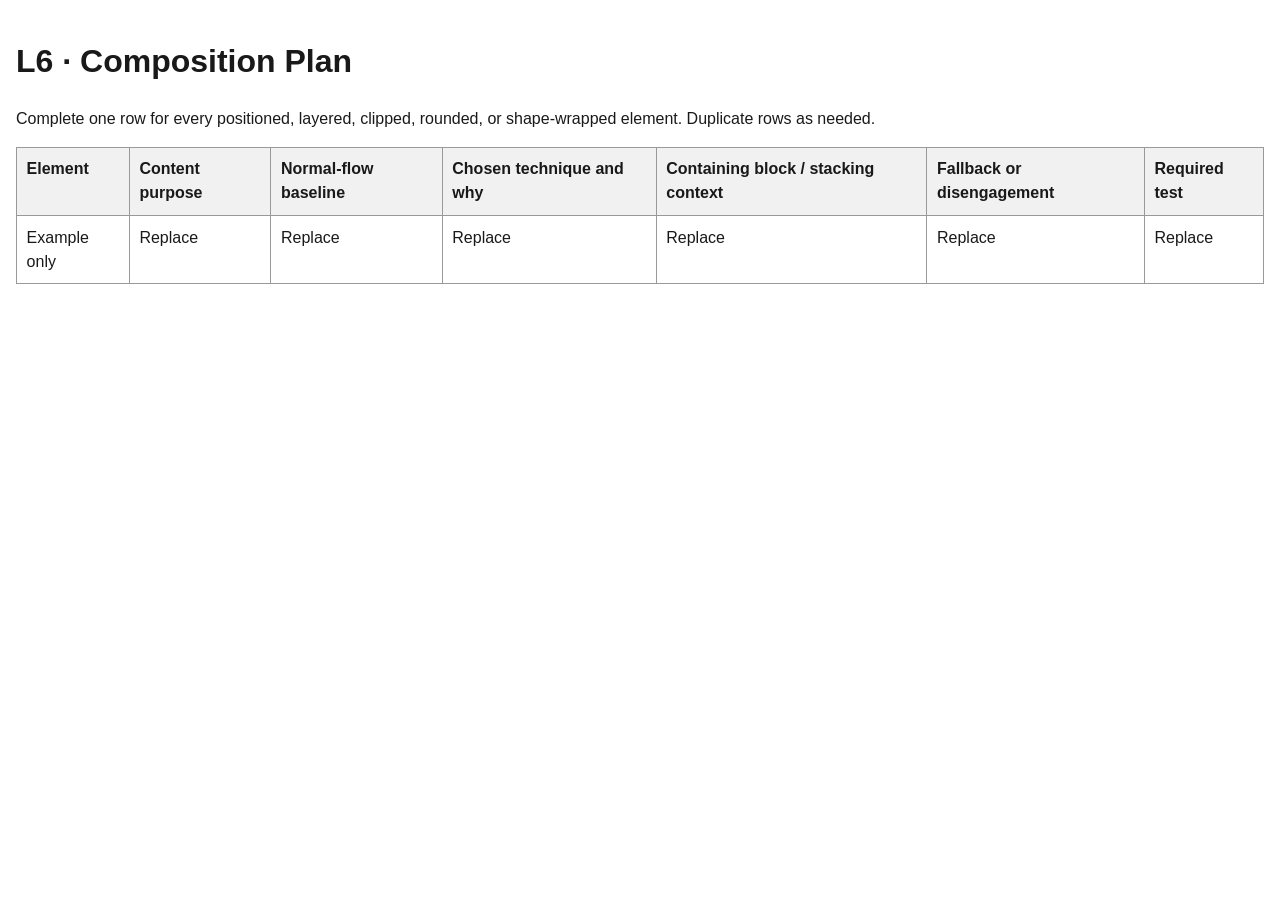
==== composition-plan.html @ e520228f "Initial commit" ====
<!doctype html>
<html lang="en">
    <head>
        <meta charset="utf-8">
        <meta name="viewport" content="width=device-width,initial-scale=1">
        <title>Composition Plan</title>
        <style>
            body{
                font-family:Arial,sans-serif;
                line-height:1.5;
                max-width:90rem;
                margin:auto;
                padding:1rem;
                color:#191919;
                }
            table{
                width:100%;
                border-collapse:collapse;
                }
            th,td{
                padding:.6rem;
                border:1px solid #999;
                text-align:left;
                vertical-align:top;
                }
            th{
                background:#f1f1f1;
                }
        </style>
        </head>
        <body>
            <h1>L6 · Composition Plan</h1>
            <p>Complete one row for every positioned, layered, clipped, rounded, or shape-wrapped element. Duplicate rows as needed.</p>
            <table>
                <thead>
                    <tr>
                        <th>Element</th>
                        <th>Content purpose</th>
                        <th>Normal-flow baseline</th>
                        <th>Chosen technique and why</th>
                        <th>Containing block / stacking context</th>
                        <th>Fallback or disengagement</th>
                        <th>Required test</th>
                    </tr>
                </thead>
                <tbody>
                    <tr>
                        <td>Example only</td>
                        <td>Replace</td>
                        <td>Replace</td>
                        <td>Replace</td>
                        <td>Replace</td>
                        <td>Replace</td>
                        <td>Replace</td>
                    </tr>
                </tbody>
            </table>
        </body>
        </html>
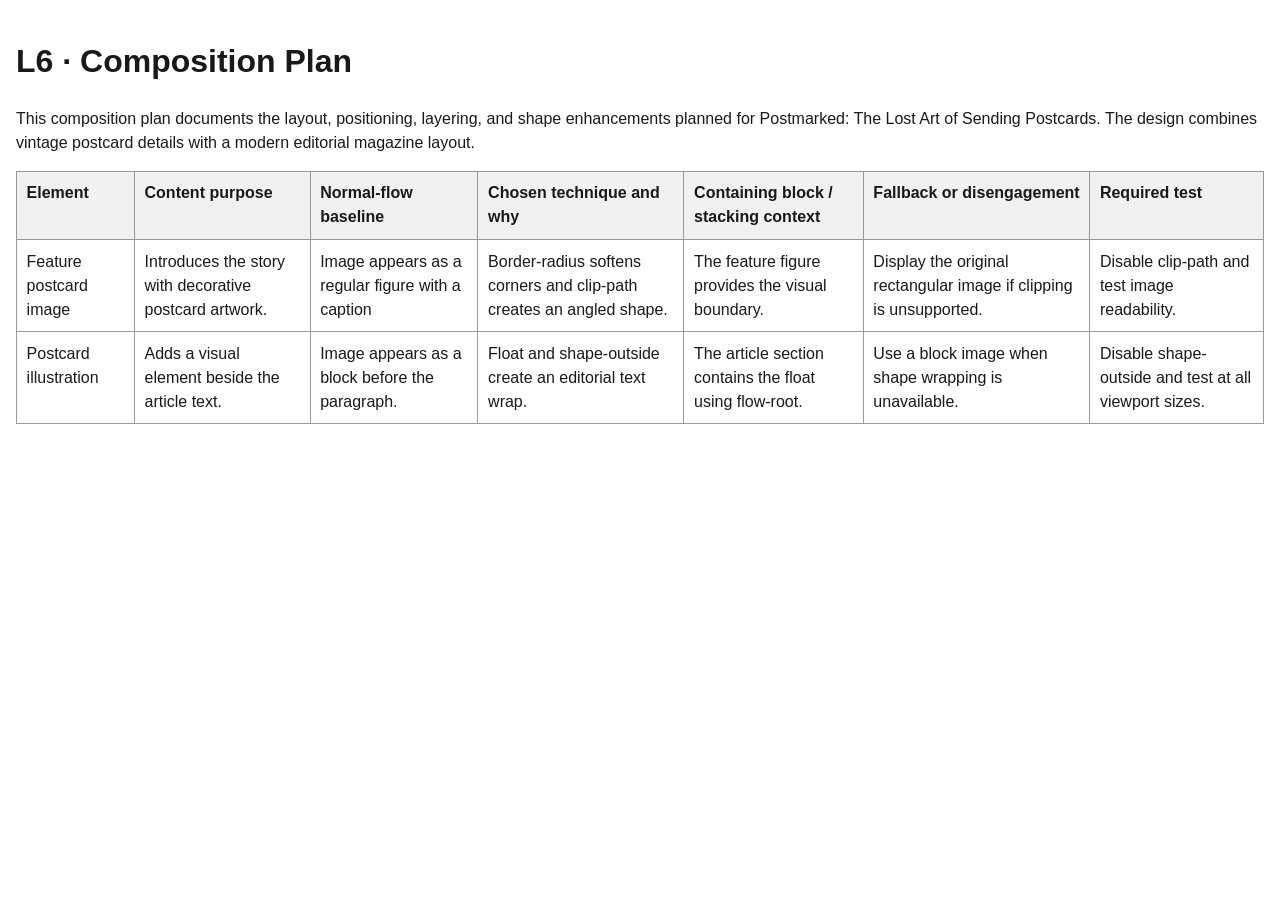
==== commit 689a1e37: "Add Postmarked composition plan" ====
--- a/composition-plan.html
+++ b/composition-plan.html
@@ -30,7 +30,12 @@
         </head>
         <body>
             <h1>L6 · Composition Plan</h1>
-            <p>Complete one row for every positioned, layered, clipped, rounded, or shape-wrapped element. Duplicate rows as needed.</p>
+            <p>
+                This composition plan documents the layout, positioning, layering, and shape enhancements
+                planned for Postmarked: The Lost Art of Sending Postcards.
+                The design combines vintage postcard details with a modern editorial 
+                magazine layout.
+            </p>
             <table>
                 <thead>
                     <tr>
@@ -45,13 +50,23 @@
                 </thead>
                 <tbody>
                     <tr>
-                        <td>Example only</td>
-                        <td>Replace</td>
-                        <td>Replace</td>
-                        <td>Replace</td>
-                        <td>Replace</td>
-                        <td>Replace</td>
-                        <td>Replace</td>
+                        <td>Feature postcard image</td>
+                        <td>Introduces the story with decorative postcard artwork.</td>
+                        <td>Image appears as a regular figure with a caption</td>
+                        <td>Border-radius softens corners and clip-path creates an angled shape.</td>
+                        <td>The feature figure provides the visual boundary.</td>
+                        <td>Display the original rectangular image if clipping is unsupported.</td>
+                        <td>Disable clip-path and test image readability.</td>
+                    </tr>
+
+                    <tr>
+                        <td>Postcard illustration</td>
+                        <td>Adds a visual element beside the article text.</td>
+                        <td>Image appears as a block before the paragraph.</td>
+                        <td>Float and shape-outside create an editorial text wrap.</td>
+                        <td>The article section contains the float using flow-root.</td>
+                        <td>Use a block image when shape wrapping is unavailable.</td>
+                        <td>Disable shape-outside and test at all viewport sizes.</td>
                     </tr>
                 </tbody>
             </table>
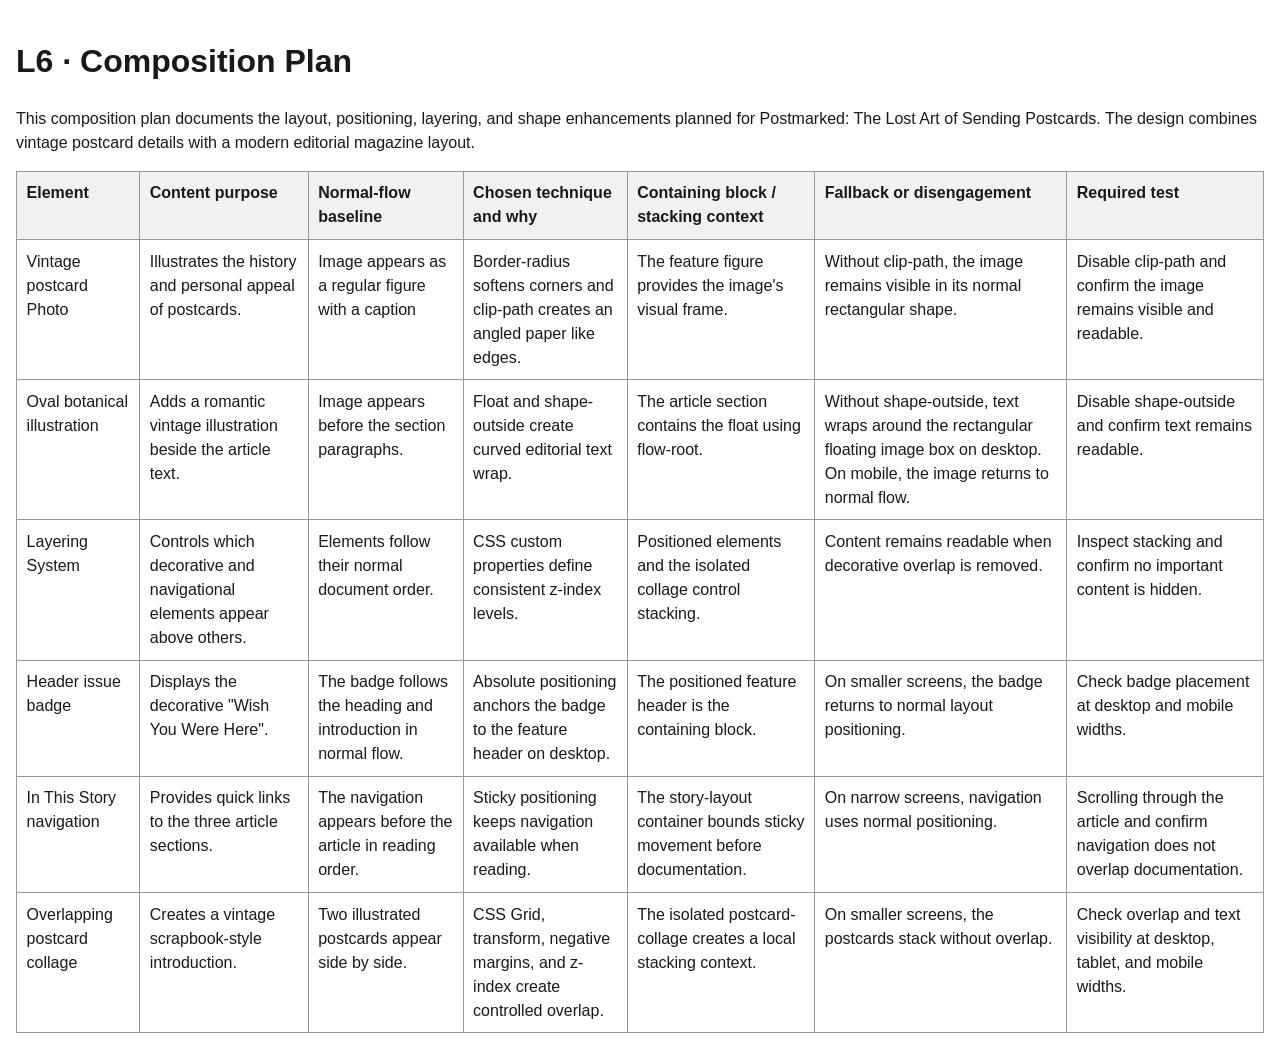
==== commit e735f20c: "Complete composition plan and validation documentation" ====
--- a/composition-plan.html
+++ b/composition-plan.html
@@ -50,23 +50,64 @@
                 </thead>
                 <tbody>
                     <tr>
-                        <td>Feature postcard image</td>
-                        <td>Introduces the story with decorative postcard artwork.</td>
+                        <td>Vintage postcard Photo</td>
+                        <td>Illustrates the history and personal appeal of postcards.</td>
                         <td>Image appears as a regular figure with a caption</td>
-                        <td>Border-radius softens corners and clip-path creates an angled shape.</td>
-                        <td>The feature figure provides the visual boundary.</td>
-                        <td>Display the original rectangular image if clipping is unsupported.</td>
-                        <td>Disable clip-path and test image readability.</td>
+                        <td>Border-radius softens corners and clip-path creates an angled paper like edges.</td>
+                        <td>The feature figure provides the image's visual frame.</td>
+                        <td>Without clip-path, the image remains visible in its normal rectangular shape.</td>
+                        <td>Disable clip-path and confirm the image remains visible and readable.</td>
                     </tr>
 
                     <tr>
-                        <td>Postcard illustration</td>
-                        <td>Adds a visual element beside the article text.</td>
-                        <td>Image appears as a block before the paragraph.</td>
-                        <td>Float and shape-outside create an editorial text wrap.</td>
+                        <td>Oval botanical illustration</td>
+                        <td>Adds a romantic vintage illustration beside the article text.</td>
+                        <td>Image appears before the section paragraphs.</td>
+                        <td>Float and shape-outside create curved editorial text wrap.</td>
                         <td>The article section contains the float using flow-root.</td>
-                        <td>Use a block image when shape wrapping is unavailable.</td>
-                        <td>Disable shape-outside and test at all viewport sizes.</td>
+                        <td>Without shape-outside, text wraps around the rectangular floating image box on desktop.
+                            On mobile, the image returns to normal flow.
+                        </td>
+                        <td>Disable shape-outside and confirm text remains readable.</td>
+                    </tr>
+
+                    <tr>
+                        <td>Layering System</td>
+                        <td>Controls which decorative and navigational elements appear above others.</td>
+                        <td>Elements follow their normal document order.</td>
+                        <td>CSS custom properties define consistent z-index levels.</td>
+                        <td>Positioned elements and the isolated collage control stacking.</td>
+                        <td>Content remains readable when decorative overlap is removed.</td>
+                        <td>Inspect stacking and confirm no important content is hidden.</td>
+                    </tr>
+                    <tr>
+                        <td>Header issue badge</td>
+                        <td>Displays the decorative "Wish You Were Here".</td>
+                        <td>The badge follows the heading and introduction in normal flow.</td>
+                        <td>Absolute positioning anchors the badge to the feature header on desktop.</td>
+                        <td>The positioned feature header is the containing block.</td>
+                        <td>On smaller screens, the badge returns to normal layout positioning.</td>
+                        <td>Check badge placement at desktop and mobile widths.</td>
+                    </tr>
+
+                    <tr>
+                        <td>In This Story navigation</td>
+                        <td>Provides quick links to the three article sections.</td>
+                        <td>The navigation appears before the article in reading order.</td>
+                        <td>Sticky positioning keeps navigation available when reading.</td>
+                        <td>The story-layout container bounds sticky movement before documentation.</td>
+                        <td>On narrow screens, navigation uses normal positioning.</td>
+                        <td>Scrolling through the article and confirm navigation does not overlap documentation.</td>
+                    </tr>
+
+                    <tr>
+                        <td>Overlapping postcard collage</td>
+                        <td>Creates a vintage scrapbook-style introduction.</td>
+                        <td>Two illustrated postcards appear side by side.</td>
+                        <td>CSS Grid, transform, negative margins, and z-index create controlled overlap.</td>
+                        <td>The isolated postcard-collage creates a local stacking context.</td>
+                        <td>On smaller screens, the postcards stack without overlap.</td>
+                        <td>Check overlap and text visibility at desktop, tablet, and mobile widths.</td>
                     </tr>
                 </tbody>
             </table>
